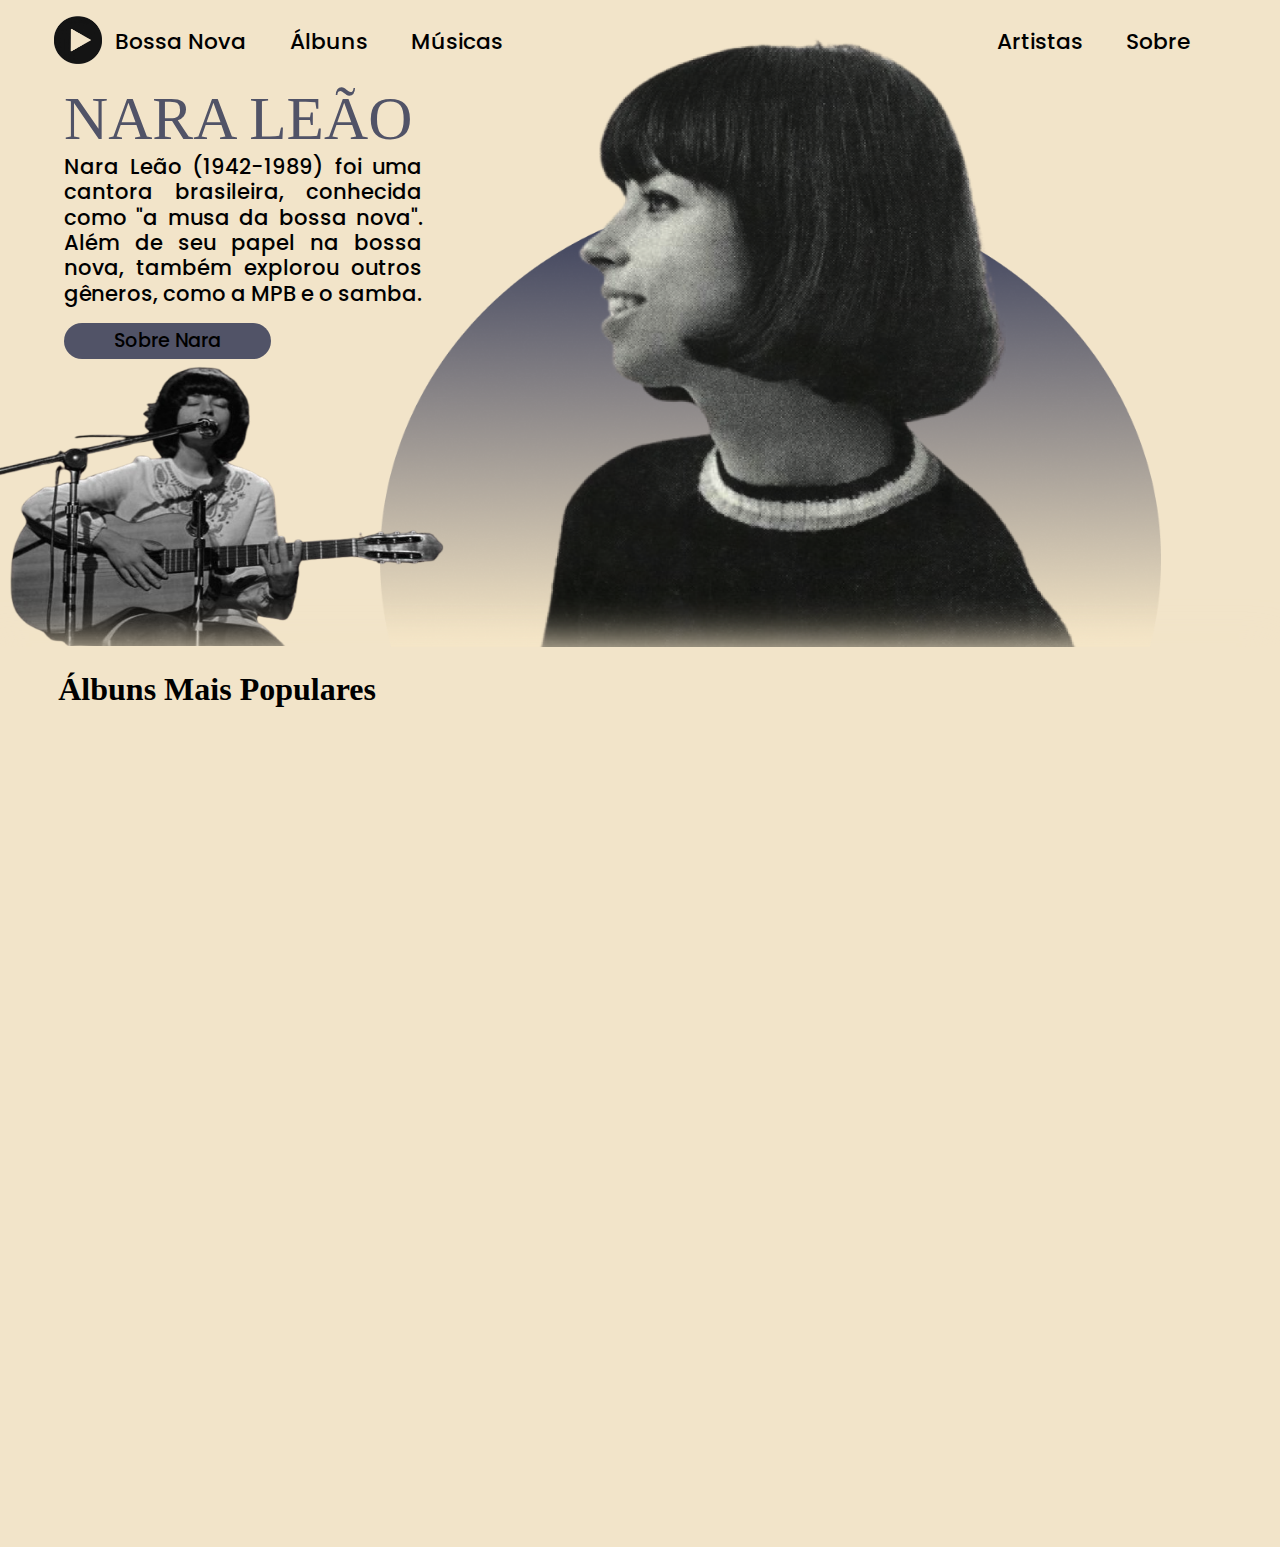
==== index.html @ 66bb8df7 "primeiro commit" ====
<!DOCTYPE html>
<html lang="pt-br">

<head>
    <meta charset="UTF-8">
    <meta name="viewport" content="width=device-width, initial-scale=1.0">
    <meta name="description" content="Explore a história da Bossa Nova.">
    <link rel="preconnect" href="https://fonts.googleapis.com">
    <link rel="preconnect" href="https://fonts.gstatic.com" crossorigin>
    <link
        href="https://fonts.googleapis.com/css2?family=Poppins:ital,wght@0,100;0,200;0,300;0,400;0,500;0,600;0,700;0,800;0,900;1,100;1,200;1,300;1,400;1,500;1,600;1,700;1,800;1,900&display=swap"
        rel="stylesheet">
    <title>Isso é Música - O Melhor da Bossa Nova</title>
    <link rel="stylesheet" href="style.css">
    <meta name="viewport" content="width=device-width, initial-scale=1.0">
</head>

<body>

    <header>

        <div class="interface">
           
                <div class="logo">
                    <a href="#">
                        <img src="images/logo.png.png" alt="Isso é Música">
                    </a>
                </div><!--logo-->


                <nav class="menu-esquerdo-desktop">
                    <ul>
                        <li><a href="#">Bossa Nova</a></li>
                        <li><a href="#">Álbuns</a></li>
                        <li><a href="#">Músicas</a></li>
                    </ul>
                </nav><!--menu-esquerdo-->


            <nav class="menu-direito-desktop">
                <ul>
                    <li><a href="#">Artistas</a></li>
                    <li><a href="#">Sobre</a></li>
                </ul>
            </nav><!--menu-direito-->
        </div><!--interface-->
    </header>

    <main>
        <section class="topo-do-site">
            <div class="interface">
                <div class="flex">
                    <div class="txt-topo-site">
                        <h1>NARA LEÃO</h1>
                        <P>Nara Leão (1942-1989) foi uma cantora brasileira, conhecida como "a musa da bossa nova". Além de seu papel na bossa nova, também explorou outros gêneros, como a MPB e o samba.</P>
                    
                        <div class="btn-sobre-nara">
                            <a href="#">
                                <button>Sobre Nara</button>
                            </a>
                        </div>
                        <div class="img-canto-site">
                            <img src="images/nara-img-canto.png" alt="">
                        </div>

                        <div class="img-topo-site">
                            <img src="images/agrvai.png" alt="">
                        </div>

                    </div>



                </div>
            </div>
        </section>
        <section>
            <div class="albuns">
                <div class="interface">
                    <h2>Álbuns Mais Populares</h2>
                    <div class="flex">

                    </div>
                </div>
            </div>
        </section>
    </main>

</body>
</html>
---- style.css ----
/* Estilo geral */
*{
    margin: 0;
    padding: 0;
    box-sizing: border-box;
    font-family: 'Poppins', sans-serif;
}

body{
    background-color: #F2E4C9;
    min-height: 100vh;

}

.interface{
    margin: 0 auto;
    width: 90vw;
    max-width: 100vw;
}

.flex{
    display: flex;
}

/* Cabeçalho */

header{
    padding: 0.9167vw 5vw;
}

header > .interface{
   display: flex; 
   align-items: center;
   justify-content: space-between;
}

.logo{
    display: flex;
    align-items: center;
    margin-top: 0.5vh;
    margin-left: -0.8vw;

}


header a{
    color: black;
    text-decoration: none;
    display:inline-block;
    transition: .2s;
    position: relative;
    z-index: 2;
}

header a:hover{
    color: #515367;
    transform: scale(1.05);
}

header nav ul{
    list-style-type: none;
    display: flex;
    gap: 0 3.41667vw;
    font-size: 1.7vw;
    font-weight: 500;
}

.menu-esquerdo-desktop{
    display: flex;
    margin-left: -37.5vw;

}

.menu-direito-desktop{
    display: flex;
    margin-right: 2vw;
}

header nav ul li{
    padding: 0;
}

.interface .logo img{
    width: 3.75vw;
    height: 3.75vw;
}

/* Estilo topo do site */

.topo-do-site .txt-topo-site h1{
    color:#515367;
    font-size: 4.78vw;
    font-family: Tai Heritage Pro;
    font-weight: 350;

}

.topo-do-site .txt-topo-site p{
    font-weight: 500;
    font-size: 1.65vw;
    text-align: justify;
    max-width: 28vw;
    line-height: 1.2;

    
}

.btn-sobre-nara button{
    padding: 0.3vw 3.9vw;;
    font-size: 1.5vw;
    font-weight: 500;
    background-color: #515367;
    border: 0;
    border-radius: 30px;
    cursor: pointer;
    margin-top: 1.3vw;
    position: relative;
    z-index: 3;
}


.btn-sobre-nara button:hover{
    box-shadow: 0px 0px 4px #676980;
    transform: scale(1.03);
    position: relative;
    z-index: 3;
}


.interface .img-canto-site img{

    width: 34.9vw;
    height: 27vw;
    margin-left: -5vw;
    margin-top: -4.6vw;
    position: relative;
    z-index: 2;

}

.img-topo-site img{
    display: flex;
    width: 61vw;
    height: 50vw;
    margin-top: -50.5vw;
    margin-left: 24.7vw;
    position: relative;
    z-index: 1;

}


/* FIM DO TOPO DO SITE */

section .albuns{
    min-height: 100vh;
    box-shadow: 0 0 40px 5px #f2e4c9;
    position: relative;
    z-index: 2;
    padding: 1.9167vw 5vw;
    margin-left: -0.9vw;
}

.albuns h2{
    font-weight: 600;
    font-size: 2.5vw;
    font-family: Tai Heritage Pro;
}
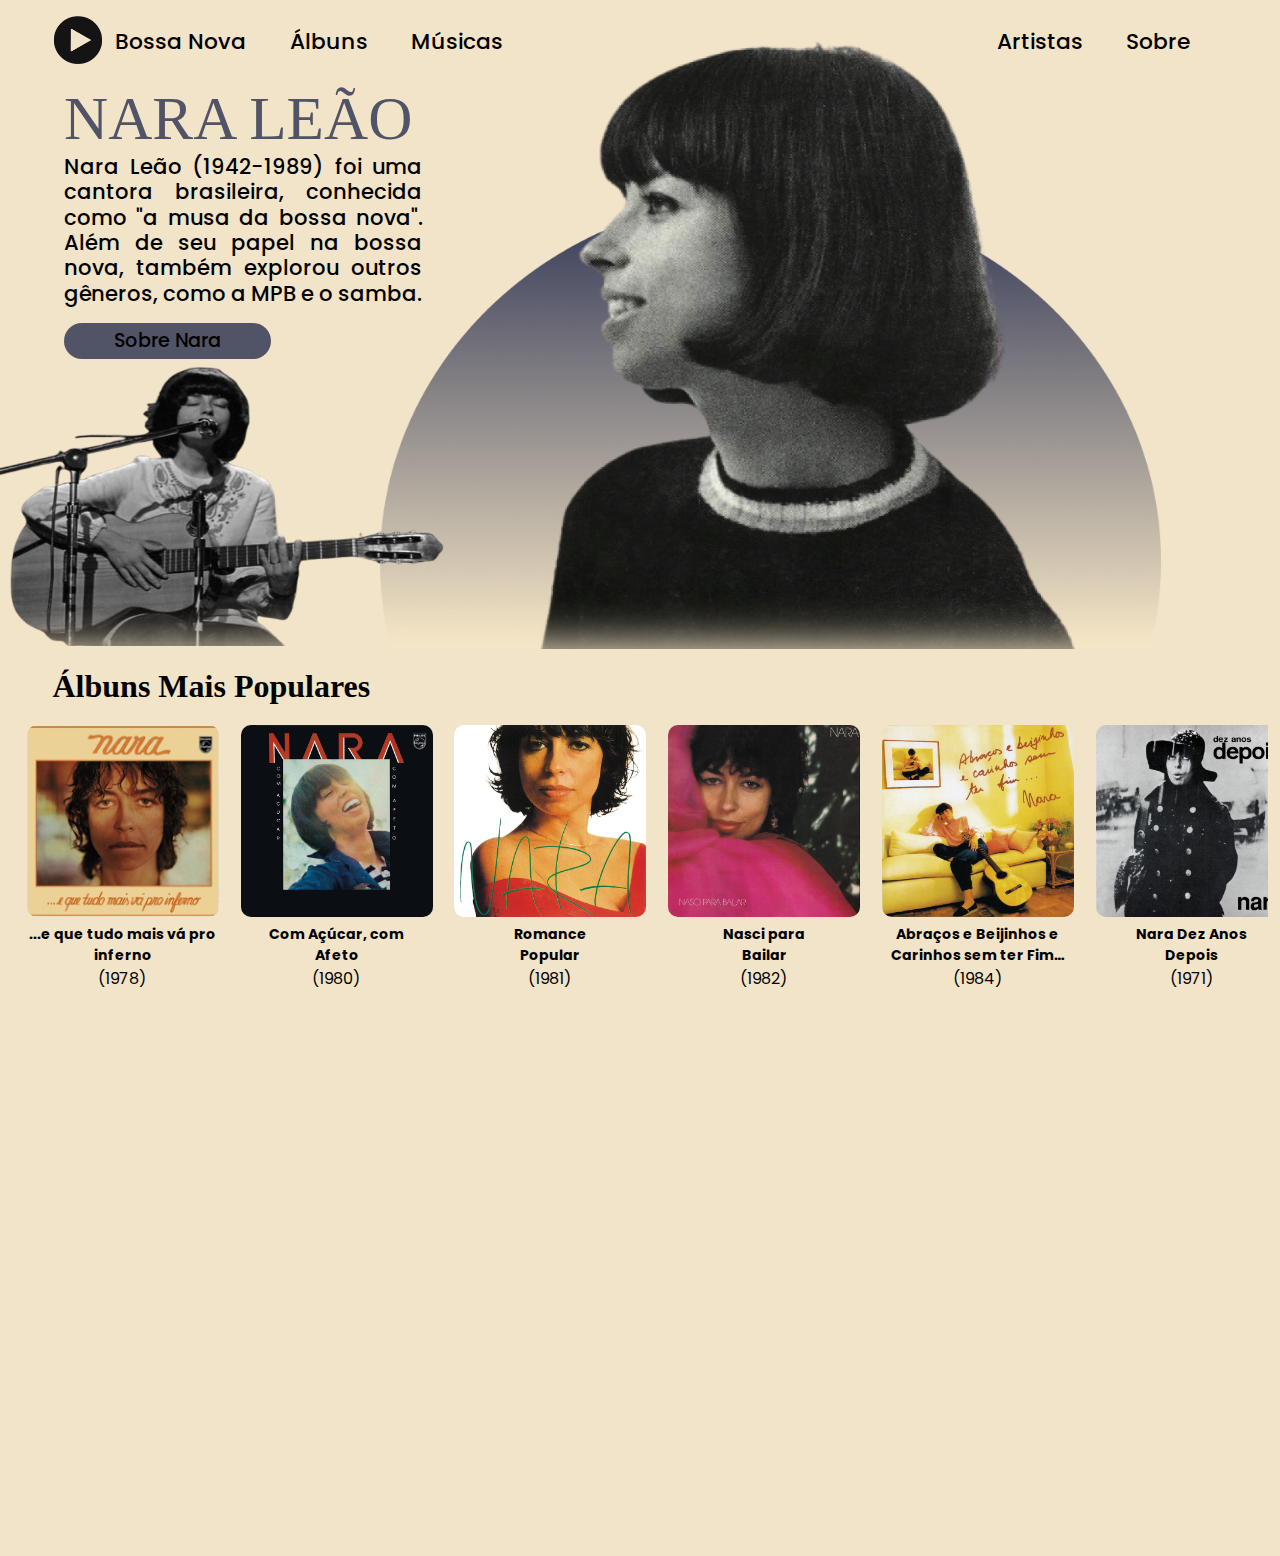
==== commit 70c55641: "segundo commit" ====
--- a/index.html
+++ b/index.html
@@ -20,21 +20,21 @@
     <header>
 
         <div class="interface">
-           
-                <div class="logo">
-                    <a href="#">
-                        <img src="images/logo.png.png" alt="Isso é Música">
-                    </a>
-                </div><!--logo-->
+
+            <div class="logo">
+                <a href="#">
+                    <img src="images/logo.png.png" alt="Isso é Música">
+                </a>
+            </div><!--logo-->
 
 
-                <nav class="menu-esquerdo-desktop">
-                    <ul>
-                        <li><a href="#">Bossa Nova</a></li>
-                        <li><a href="#">Álbuns</a></li>
-                        <li><a href="#">Músicas</a></li>
-                    </ul>
-                </nav><!--menu-esquerdo-->
+            <nav class="menu-esquerdo-desktop">
+                <ul>
+                    <li><a href="#">Bossa Nova</a></li>
+                    <li><a href="#">Álbuns</a></li>
+                    <li><a href="#">Músicas</a></li>
+                </ul>
+            </nav><!--menu-esquerdo-->
 
 
             <nav class="menu-direito-desktop">
@@ -52,8 +52,9 @@
                 <div class="flex">
                     <div class="txt-topo-site">
                         <h1>NARA LEÃO</h1>
-                        <P>Nara Leão (1942-1989) foi uma cantora brasileira, conhecida como "a musa da bossa nova". Além de seu papel na bossa nova, também explorou outros gêneros, como a MPB e o samba.</P>
-                    
+                        <P>Nara Leão (1942-1989) foi uma cantora brasileira, conhecida como "a musa da bossa nova". Além
+                            de seu papel na bossa nova, também explorou outros gêneros, como a MPB e o samba.</P>
+
                         <div class="btn-sobre-nara">
                             <a href="#">
                                 <button>Sobre Nara</button>
@@ -79,6 +80,96 @@
                 <div class="interface">
                     <h2>Álbuns Mais Populares</h2>
                     <div class="flex">
+                        <a href="album-1-nara.html">
+                            <div class="img-album-1">
+                                <img src="images/album 1.png" alt="">
+                                <h3>...e que tudo mais vá pro inferno</h3>
+                                <p>(1978)</p>
+                            </div>
+                        </a>
+
+                        <a href="#">
+                            <div class="img-album-2">
+                                <img src="images/album 2.png" alt="">
+                                <h3>Com Açúcar, com <br> Afeto</h3>
+                                <p>(1980)</p>
+                            </div>
+                        </a>
+
+                        <a href="#">
+                            <div class="img-album-2">
+                                <img src="images/album 3 nara.png" alt="">
+                                <h3>Romance<br> Popular</h3>
+                                <p>(1981)</p>
+                            </div>
+                        </a>
+
+                        <a href="#">
+                            <div class="img-album-2">
+                                <img src="images/album 4 nara.png" alt="">
+                                <h3>Nasci para<br> Bailar</h3>
+                                <p>(1982)</p>
+                            </div>
+                        </a>
+
+                        <a href="#">
+                            <div class="img-album-2">
+                                <img src="images/album 5 nara.png" alt="">
+                                <h3>Abraços e Beijinhos e Carinhos sem ter Fim…</h3>
+                                <p>(1984)</p>
+                            </div>
+                        </a>
+
+                        <a href="#">
+                            <div class="img-album-2">
+                                <img src="images/album 6 nara.png" alt="">
+                                <h3>Nara Dez Anos <br> Depois</h3>
+                                <p>(1971)</p>
+                            </div>
+                        </a>
+
+<!--
+    
+    https://esquinamusical.com.br/10-albuns-antologicos-de-nara-leao/ 
+
+    https://www.pressenza.com/pt-pt/2022/07/60-nara-leao-nara-1964-ranking-dos-meus-107-melhores-discos-da-musica-brasileira-ate-2020/
+
+    Pedir análise mais detalhada!!
+
+Nara (1964) → Seu álbum de estreia, um dos mais clássicos da Bossa Nova.
+
+Opinião de Nara (1964) → Apesar do viés político, ainda tem muita Bossa Nova.
+
+O Canto Livre de Nara (1965) → Mistura MPB e Bossa Nova, mas ainda próximo do estilo original.
+
+Dez Anos Depois (1971) → Regravações de clássicos da Bossa Nova, um dos álbuns mais importantes do gênero.
+
+Meus Amigos São Um Barato (1977) → Homenagem a amigos da Bossa Nova, incluindo Tom Jobim e Vinicius de Moraes.
+
+Garota de Ipanema (1979) → Focado na Bossa Nova, inclui João Gilberto, Tom Jobim e Toquinho.
+
+Meu Samba Encabulado (1983) → Álbum cheio de clássicos da Bossa Nova e do Samba-canção.
+
+My Foolish Heart (1989) → Último álbum de sua carreira, com regravações de Bossa Nova e standards de jazz.
+
+5 na Bossa (1965)
+Parceria com Edu Lobo e Tamba Trio, este álbum ao vivo captura a essência da Bossa Nova em performances vibrantes.
+
+Um Cantinho, Um Violão (1985)
+Em colaboração com Roberto Menescal, este álbum apresenta um formato intimista que remete às origens da Bossa Nova.
+
+Pure Bossa Nova: Nara Leão (2005)
+Lançado postumamente, esta coletânea reúne interpretações clássicas de Nara no gênero da Bossa Nova.
+
+Nara Pede Passagem (1966)
+Este álbum apresenta Nara explorando novas sonoridades, mas ainda mantendo raízes na Bossa Nova.
+
+Nara Leão (1968)
+Embora tenha influências de outros gêneros, este álbum contém elementos de Bossa Nova.
+
+"Meus Sonhos Dourados" é um álbum lançado por Nara Leão em 1987, no qual a cantora revisita clássicos da música internacional, adaptando-os ao estilo da Bossa Nova. O projeto contou com a colaboração do guitarrista e compositor Roberto Menescal, amigo de longa data de Nara. 
+
+-->
 
                     </div>
                 </div>
@@ -87,4 +178,5 @@
     </main>
 
 </body>
+
 </html>--- a/style.css
+++ b/style.css
@@ -142,7 +142,7 @@
     display: flex;
     width: 61vw;
     height: 50vw;
-    margin-top: -50.5vw;
+    margin-top: -50.3vw;
     margin-left: 24.7vw;
     position: relative;
     z-index: 1;
@@ -152,18 +152,97 @@
 
 /* FIM DO TOPO DO SITE */
 
-section .albuns{
+.albuns{
+    display: inline-block;
     min-height: 100vh;
     box-shadow: 0 0 40px 5px #f2e4c9;
     position: relative;
     z-index: 2;
-    padding: 1.9167vw 5vw;
+    padding: 0vw 5vw;
     margin-left: -0.9vw;
+    transition: .2s;
+    overflow: hidden; /* Esconde os itens que ultrapassam a área visível */
+}
+
+.albuns .img-album-1:hover{
+    transform: scale(1.02);
+}
+
+.albuns .img-album-2:hover{
+    transform: scale(1.02);
+}
+
+.albuns .img-album-3:hover{
+    transform: scale(1.02);
+}
+
+.albuns .img-album-4:hover{
+    transform: scale(1.02);
+}
+
+.albuns .img-album-5:hover{
+    transform: scale(1.02);
+}
+
+.albuns .img-album-6:hover{
+    transform: scale(1.02);
+}
+
+.albuns .img-album-7:hover{
+    transform: scale(1.02);
+}
+
+.albuns .flex{
+    display: flex;
+    gap: 1.7vw;
+    margin-left: -2vw;
 }
 
 .albuns h2{
     font-weight: 600;
     font-size: 2.5vw;
     font-family: Tai Heritage Pro;
-}
-
+    padding: 1.5vw 0;
+}
+
+.img-album-1 img{
+    width:15vw;
+    height: 15vw;
+    border-radius: 10px;
+}
+
+.img-album-1 h3{
+    max-width: 15vw;
+    font-size: 1.1vw;
+    font-weight: 700;
+    text-align: center;
+    color: black;
+}
+
+.img-album-1 p{
+    text-align: center;
+    color: #000;
+}
+
+.img-album-2 img{
+    width:15vw;
+    height: 15vw;
+    border-radius: 10px;
+}
+
+.img-album-2 h3{
+    max-width: 15vw;
+    font-size: 1.1vw;
+    font-weight: 700;
+    text-align: center;
+    color: black;
+}
+
+.img-album-2 p{
+    text-align: center;
+    color: #000;
+}
+
+.interface a{
+    text-decoration: none;
+}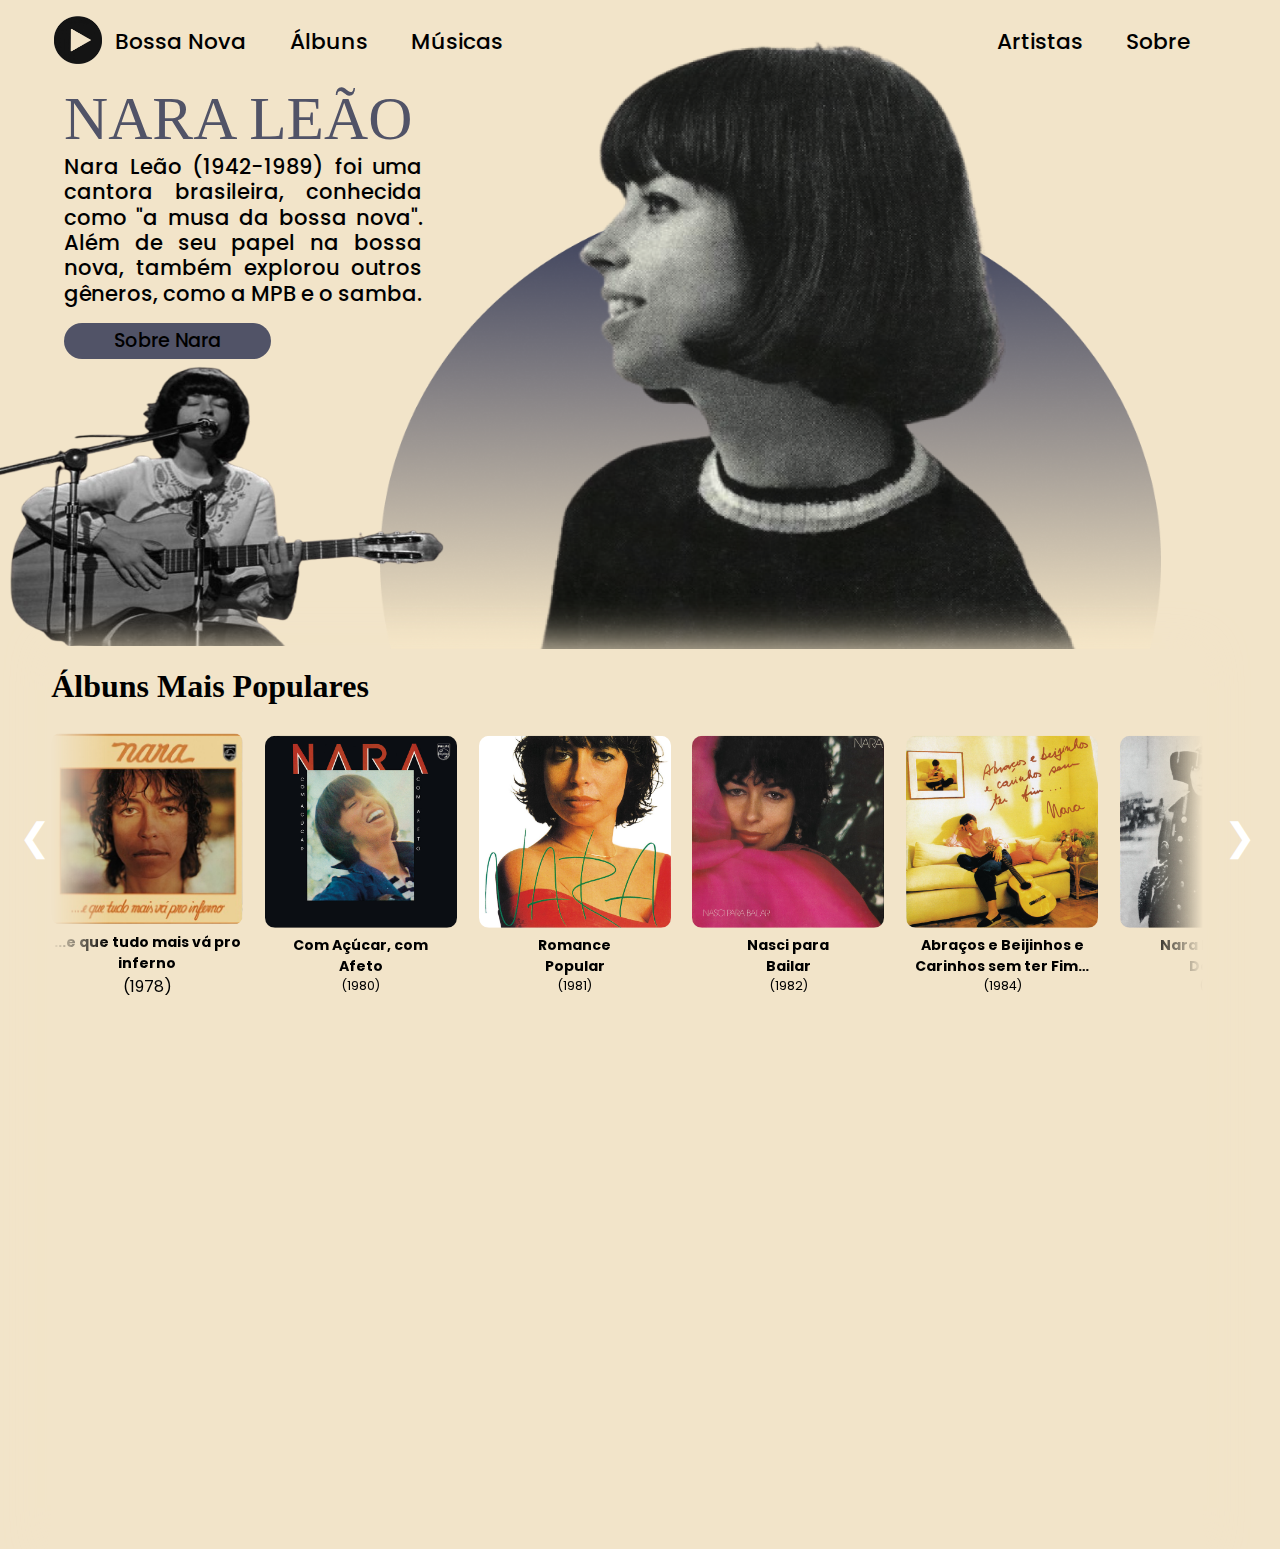
==== commit b658f225: "add trilho de imagens" ====
--- a/index.html
+++ b/index.html
@@ -75,58 +75,81 @@
                 </div>
             </div>
         </section>
-        <section>
+        <section class="meio-do-site">
             <div class="albuns">
                 <div class="interface">
                     <h2>Álbuns Mais Populares</h2>
-                    <div class="flex">
-                        <a href="album-1-nara.html">
-                            <div class="img-album-1">
-                                <img src="images/album 1.png" alt="">
-                                <h3>...e que tudo mais vá pro inferno</h3>
-                                <p>(1978)</p>
+                    <div class="conteiner-slide">
+                        <button class="prev">&#10094;</button> <!-- Botões agora estão fora do slider -->
+                        <div class="slider">
+                            <div class="slide">
+                                <a href="album-1-nara.html">
+                                    <div class="img-album-1">
+                                        <img src="images/album 1.png" alt="">
+                                        <h3>...e que tudo mais vá pro inferno</h3>
+                                        <p>(1978)</p>
+                                    </div>
+                                </a>
                             </div>
-                        </a>
+                            <div class="slide">
+                                <a href="#">
+                                    <div class="img-album-2">
+                                        <img src="images/album 2.png" alt="">
+                                        <h3>Com Açúcar, com <br> Afeto</h3>
+                                        <p>(1980)</p>
+                                    </div>
+                                </a>
+                            </div>
+                            <div class="slide">
+                                <a href="#">
+                                    <div class="img-album-2">
+                                        <img src="images/album 3 nara.png" alt="">
+                                        <h3>Romance<br> Popular</h3>
+                                        <p>(1981)</p>
+                                    </div>
+                                </a>
+                            </div>
+                            <div class="slide">
+                                <a href="#">
+                                    <div class="img-album-2">
+                                        <img src="images/album 4 nara.png" alt="">
+                                        <h3>Nasci para<br> Bailar</h3>
+                                        <p>(1982)</p>
+                                    </div>
+                                </a>
+                            </div>
+                            <div class="slide">
+                                <a href="#">
+                                    <div class="img-album-2">
+                                        <img src="images/album 5 nara.png" alt="">
+                                        <h3>Abraços e Beijinhos e Carinhos sem ter Fim…</h3>
+                                        <p>(1984)</p>
+                                    </div>
+                                </a>
+                            </div>
+                            <div class="slide">
+                                <a href="#">
+                                    <div class="img-album-2">
+                                        <img src="images/album 6 nara.png" alt="">
+                                        <h3>Nara Dez Anos <br> Depois</h3>
+                                        <p>(1971)</p>
+                                    </div>
+                                </a>
+                            </div>
 
-                        <a href="#">
-                            <div class="img-album-2">
-                                <img src="images/album 2.png" alt="">
-                                <h3>Com Açúcar, com <br> Afeto</h3>
-                                <p>(1980)</p>
-                            </div>
-                        </a>
+                        </div>
+                        <button class="next">&#10095;</button>
+                    </div>
+                </div>
+            </div>
+            </div>
+        </section>
+    </main>
+<script src="script.js"></script>
+</body>
 
-                        <a href="#">
-                            <div class="img-album-2">
-                                <img src="images/album 3 nara.png" alt="">
-                                <h3>Romance<br> Popular</h3>
-                                <p>(1981)</p>
-                            </div>
-                        </a>
+</html>
 
-                        <a href="#">
-                            <div class="img-album-2">
-                                <img src="images/album 4 nara.png" alt="">
-                                <h3>Nasci para<br> Bailar</h3>
-                                <p>(1982)</p>
-                            </div>
-                        </a>
-
-                        <a href="#">
-                            <div class="img-album-2">
-                                <img src="images/album 5 nara.png" alt="">
-                                <h3>Abraços e Beijinhos e Carinhos sem ter Fim…</h3>
-                                <p>(1984)</p>
-                            </div>
-                        </a>
-
-                        <a href="#">
-                            <div class="img-album-2">
-                                <img src="images/album 6 nara.png" alt="">
-                                <h3>Nara Dez Anos <br> Depois</h3>
-                                <p>(1971)</p>
-                            </div>
-                        </a>
 
 <!--
     
@@ -171,12 +194,3 @@
 
 -->
 
-                    </div>
-                </div>
-            </div>
-        </section>
-    </main>
-
-</body>
-
-</html>--- a/style.css
+++ b/style.css
@@ -158,44 +158,60 @@
     box-shadow: 0 0 40px 5px #f2e4c9;
     position: relative;
     z-index: 2;
-    padding: 0vw 5vw;
-    margin-left: -0.9vw;
+    padding: 0vw 0vw;
     transition: .2s;
+    
+
+    width: 90vw;
+    margin-left: 4vw;
+}
+
+.albuns .img-album-1:hover{
+    transform: scale(1.02);
+}
+
+.albuns .img-album-2:hover{
+    transform: scale(1.02);
+}
+
+.albuns .img-album-3:hover{
+    transform: scale(1.02);
+}
+
+.albuns .img-album-4:hover{
+    transform: scale(1.02);
+}
+
+.albuns .img-album-5:hover{
+    transform: scale(1.02);
+}
+
+.albuns .img-album-6:hover{
+    transform: scale(1.02);
+}
+
+.albuns .img-album-7:hover{
+    transform: scale(1.02);
+}
+
+.conteiner-slide .slider{
+    height: 23vw;
+    width: 90vw;
+    gap: 1.7vw;
+    margin-top: 10vw;
+    -webkit-mask-image: linear-gradient(to right, transparent, black 5%, black 95%, transparent);
+    mask-image: linear-gradient(to right, transparent, black 5%, black 95%, transparent);
+    display: flex;
     overflow: hidden; /* Esconde os itens que ultrapassam a área visível */
-}
-
-.albuns .img-album-1:hover{
-    transform: scale(1.02);
-}
-
-.albuns .img-album-2:hover{
-    transform: scale(1.02);
-}
-
-.albuns .img-album-3:hover{
-    transform: scale(1.02);
-}
-
-.albuns .img-album-4:hover{
-    transform: scale(1.02);
-}
-
-.albuns .img-album-5:hover{
-    transform: scale(1.02);
-}
-
-.albuns .img-album-6:hover{
-    transform: scale(1.02);
-}
-
-.albuns .img-album-7:hover{
-    transform: scale(1.02);
-}
-
-.albuns .flex{
-    display: flex;
-    gap: 1.7vw;
-    margin-left: -2vw;
+    align-items: center; /* Centraliza verticalmente */
+    position: absolute;
+    left: 50%;
+    transform: translate(-50%, -50%);
+
+}
+
+.albuns .slider .slide{
+    margin-top: 2vw;
 }
 
 .albuns h2{
@@ -241,8 +257,55 @@
 .img-album-2 p{
     text-align: center;
     color: #000;
+    font-size: 1vw;
 }
 
 .interface a{
     text-decoration: none;
+}
+
+
+
+.conteiner-slide{
+    display:flex ;
+    height: 22vw;
+   
+}
+
+.prev, .next {
+ 
+    background: rgba(14, 13, 13, 0);
+    width: 1vw;
+    height: 3vw;
+    color: white;
+    border: none;
+    padding: 1vw;
+    cursor: pointer;
+    border-radius: 100vw;
+    font-size: 3vw;
+    z-index: 10;
+
+}
+
+.prev{
+    margin-left: -3.5vw;
+    margin-top: 5.5vw;
+
+}
+
+.next{
+    margin-top: 5.5vw;
+    margin-left: 92.1vw;
+}
+
+
+.slider{
+    scroll-behavior: smooth;
+    scrollbar-width: none; /* Esconde a barra de rolagem no Firefox */
+    -ms-overflow-style: none; /* Esconde a barra de rolagem no IE/Edge */
+    width: 100%;
+}
+
+.slider::-webkit-scrollbar {
+    display: none; /* Esconde a barra de rolagem no Chrome/Safari */
 }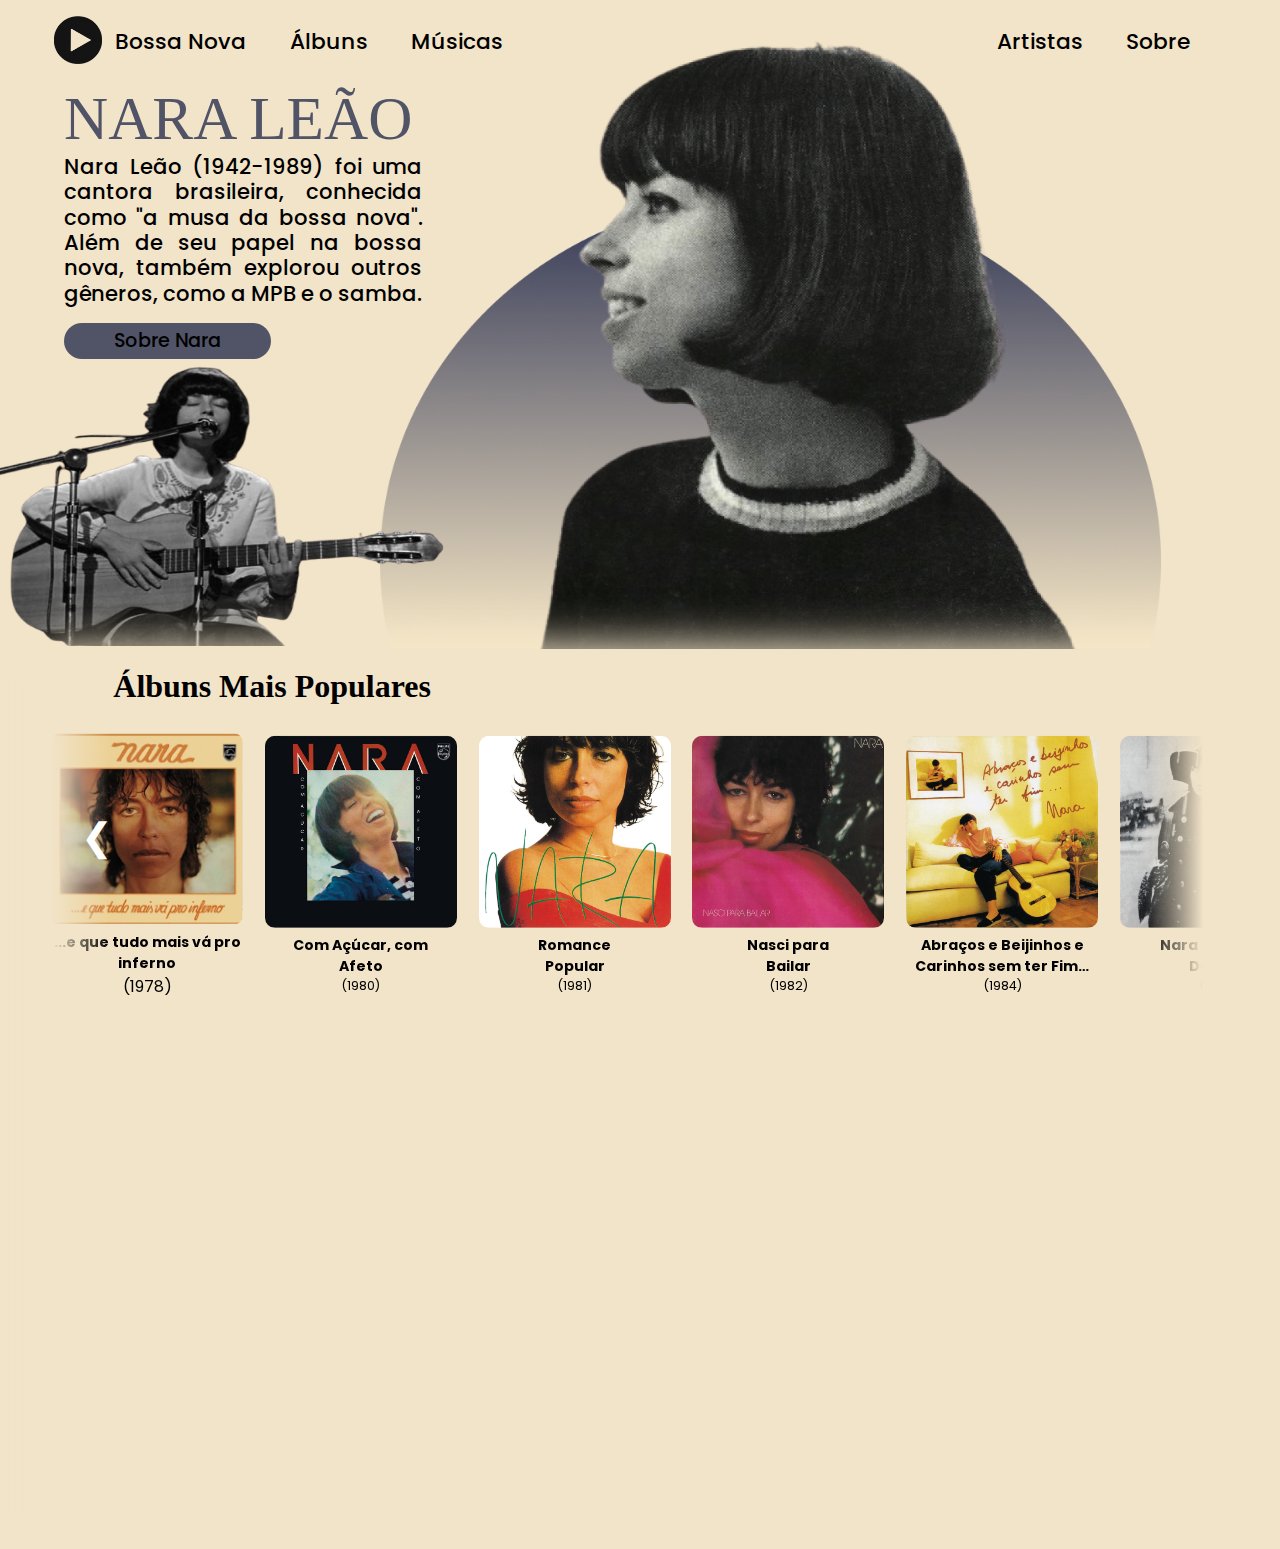
==== commit 0ed1c8f1: "trilho" ====
--- a/index.html
+++ b/index.html
@@ -150,47 +150,3 @@
 
 </html>
 
-
-<!--
-    
-    https://esquinamusical.com.br/10-albuns-antologicos-de-nara-leao/ 
-
-    https://www.pressenza.com/pt-pt/2022/07/60-nara-leao-nara-1964-ranking-dos-meus-107-melhores-discos-da-musica-brasileira-ate-2020/
-
-    Pedir análise mais detalhada!!
-
-Nara (1964) → Seu álbum de estreia, um dos mais clássicos da Bossa Nova.
-
-Opinião de Nara (1964) → Apesar do viés político, ainda tem muita Bossa Nova.
-
-O Canto Livre de Nara (1965) → Mistura MPB e Bossa Nova, mas ainda próximo do estilo original.
-
-Dez Anos Depois (1971) → Regravações de clássicos da Bossa Nova, um dos álbuns mais importantes do gênero.
-
-Meus Amigos São Um Barato (1977) → Homenagem a amigos da Bossa Nova, incluindo Tom Jobim e Vinicius de Moraes.
-
-Garota de Ipanema (1979) → Focado na Bossa Nova, inclui João Gilberto, Tom Jobim e Toquinho.
-
-Meu Samba Encabulado (1983) → Álbum cheio de clássicos da Bossa Nova e do Samba-canção.
-
-My Foolish Heart (1989) → Último álbum de sua carreira, com regravações de Bossa Nova e standards de jazz.
-
-5 na Bossa (1965)
-Parceria com Edu Lobo e Tamba Trio, este álbum ao vivo captura a essência da Bossa Nova em performances vibrantes.
-
-Um Cantinho, Um Violão (1985)
-Em colaboração com Roberto Menescal, este álbum apresenta um formato intimista que remete às origens da Bossa Nova.
-
-Pure Bossa Nova: Nara Leão (2005)
-Lançado postumamente, esta coletânea reúne interpretações clássicas de Nara no gênero da Bossa Nova.
-
-Nara Pede Passagem (1966)
-Este álbum apresenta Nara explorando novas sonoridades, mas ainda mantendo raízes na Bossa Nova.
-
-Nara Leão (1968)
-Embora tenha influências de outros gêneros, este álbum contém elementos de Bossa Nova.
-
-"Meus Sonhos Dourados" é um álbum lançado por Nara Leão em 1987, no qual a cantora revisita clássicos da música internacional, adaptando-os ao estilo da Bossa Nova. O projeto contou com a colaboração do guitarrista e compositor Roberto Menescal, amigo de longa data de Nara. 
-
--->
-
--- a/style.css
+++ b/style.css
@@ -21,8 +21,6 @@
 .flex{
     display: flex;
 }
-
-/* Cabeçalho */
 
 header{
     padding: 0.9167vw 5vw;
@@ -159,6 +157,8 @@
     position: relative;
     z-index: 2;
     padding: 0vw 0vw;
+    padding: 0vw 4.85vw;
+    margin-left: -0.9vw;
     transition: .2s;
     
 
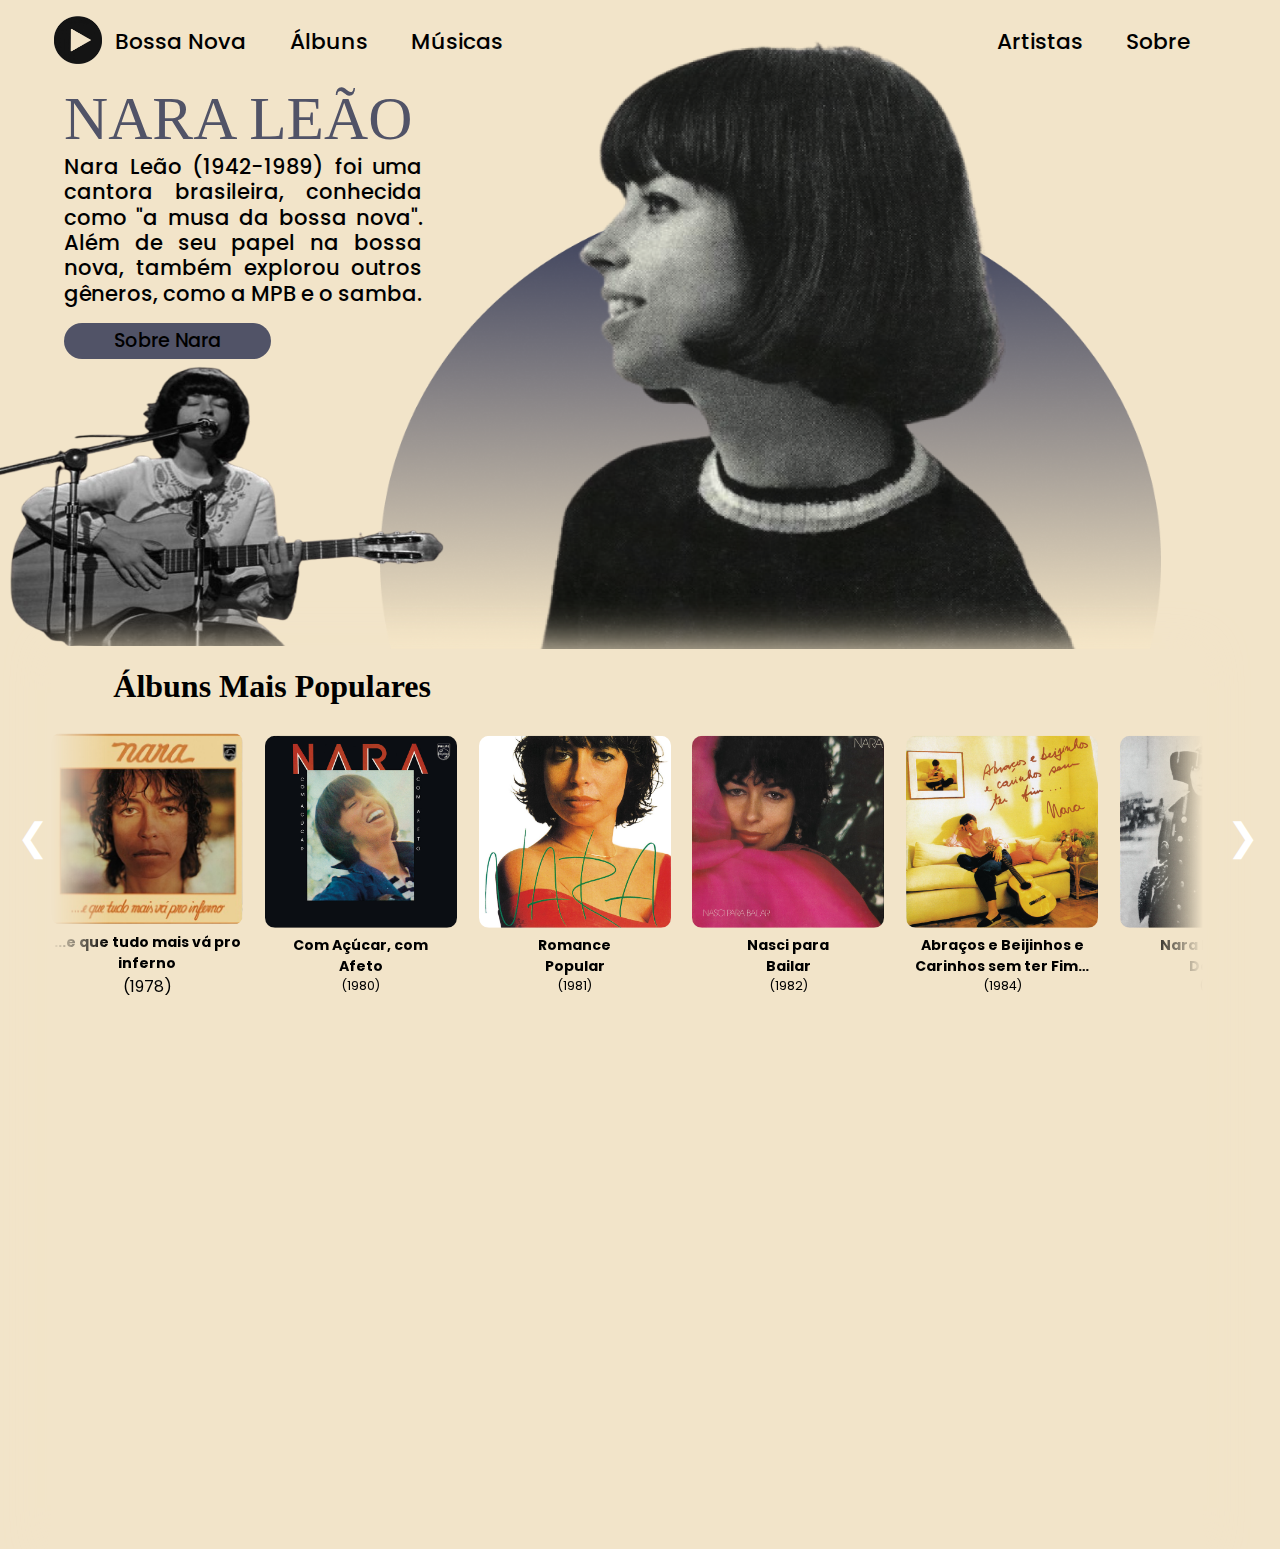
==== commit 033668ee: "add trilho" ====
--- a/index.html
+++ b/index.html
@@ -150,3 +150,4 @@
 
 </html>
 
+
--- a/style.css
+++ b/style.css
@@ -21,6 +21,8 @@
 .flex{
     display: flex;
 }
+
+/* Cabeçalho */
 
 header{
     padding: 0.9167vw 5vw;
@@ -160,8 +162,6 @@
     padding: 0vw 4.85vw;
     margin-left: -0.9vw;
     transition: .2s;
-    
-
     width: 90vw;
     margin-left: 4vw;
 }
@@ -288,14 +288,14 @@
 }
 
 .prev{
-    margin-left: -3.5vw;
+    margin-left: -8.5vw;
     margin-top: 5.5vw;
 
 }
 
 .next{
     margin-top: 5.5vw;
-    margin-left: 92.1vw;
+    margin-left: 92.5vw;
 }
 
 
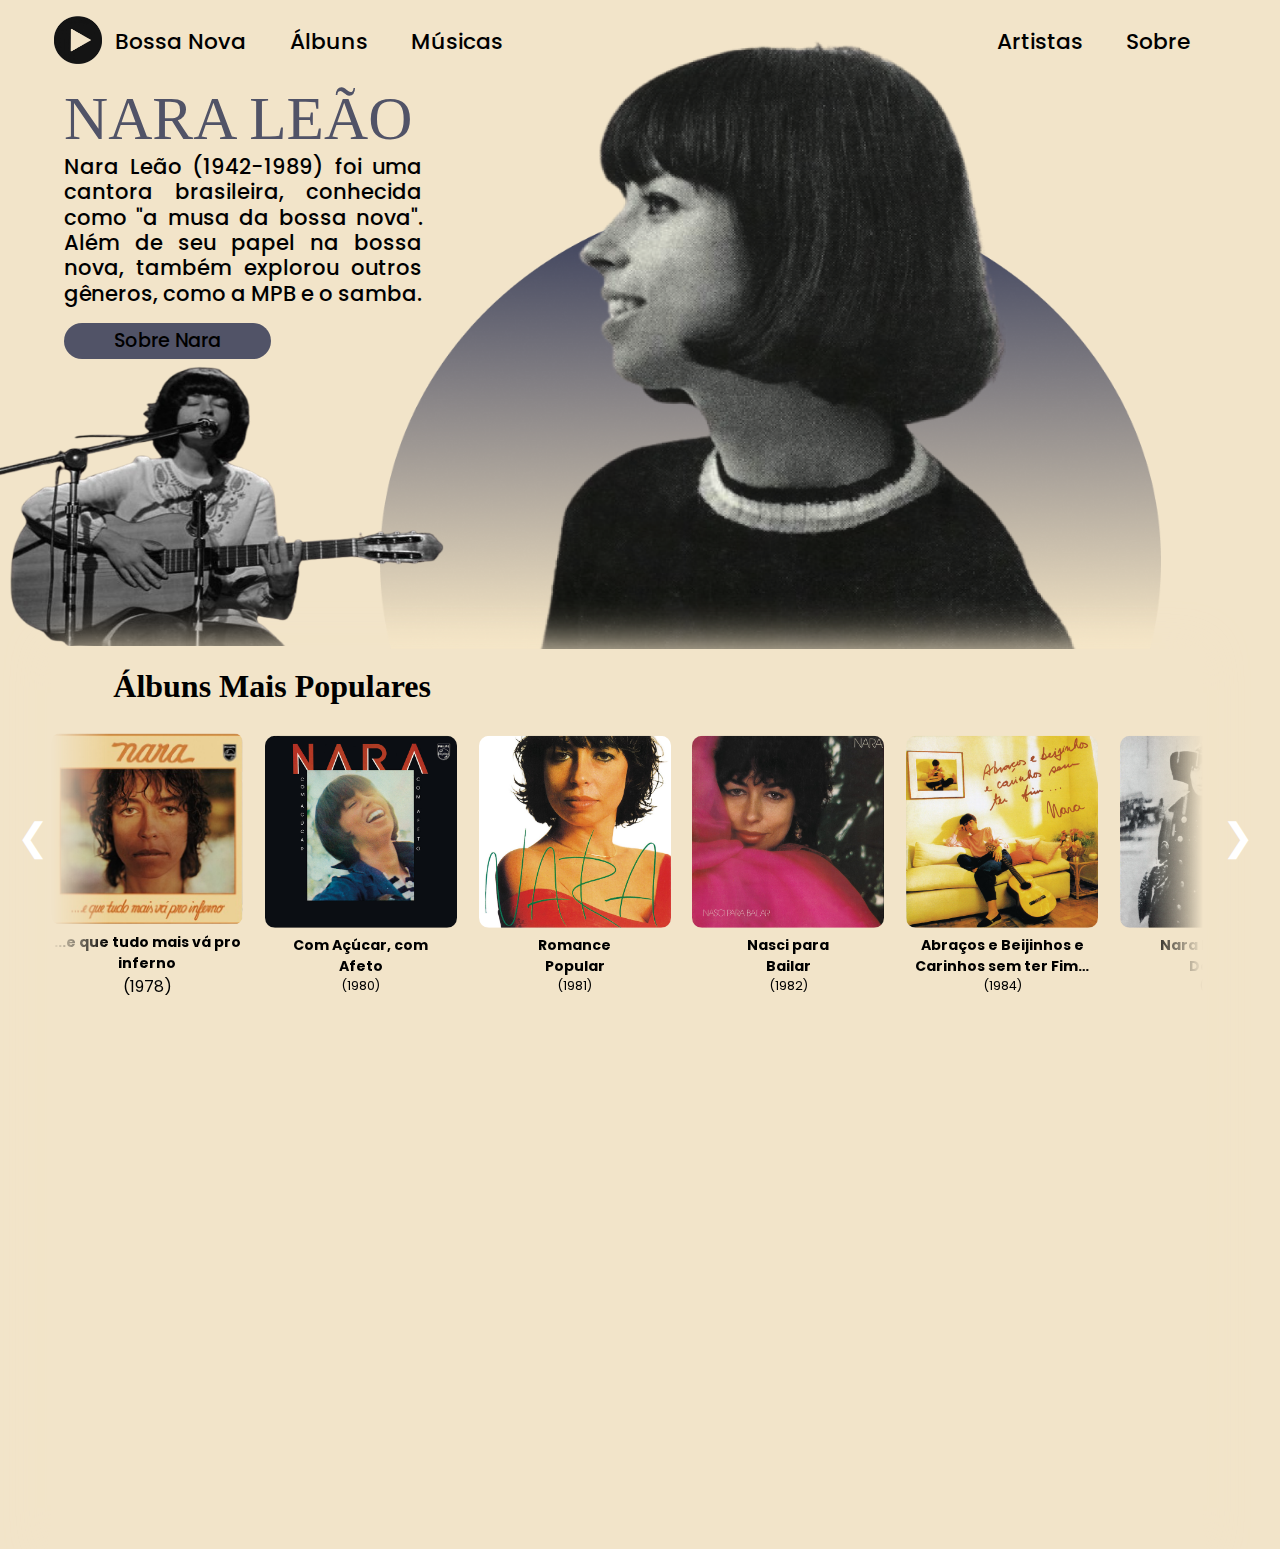
==== commit 7c4be54a: "AMEM" ====
--- a/index.html
+++ b/index.html
@@ -151,3 +151,46 @@
 </html>
 
 
+<!--
+    
+    https://esquinamusical.com.br/10-albuns-antologicos-de-nara-leao/ 
+
+    https://www.pressenza.com/pt-pt/2022/07/60-nara-leao-nara-1964-ranking-dos-meus-107-melhores-discos-da-musica-brasileira-ate-2020/
+
+    Pedir análise mais detalhada!!
+
+Nara (1964) → Seu álbum de estreia, um dos mais clássicos da Bossa Nova.
+
+Opinião de Nara (1964) → Apesar do viés político, ainda tem muita Bossa Nova.
+
+O Canto Livre de Nara (1965) → Mistura MPB e Bossa Nova, mas ainda próximo do estilo original.
+
+Dez Anos Depois (1971) → Regravações de clássicos da Bossa Nova, um dos álbuns mais importantes do gênero.
+
+Meus Amigos São Um Barato (1977) → Homenagem a amigos da Bossa Nova, incluindo Tom Jobim e Vinicius de Moraes.
+
+Garota de Ipanema (1979) → Focado na Bossa Nova, inclui João Gilberto, Tom Jobim e Toquinho.
+
+Meu Samba Encabulado (1983) → Álbum cheio de clássicos da Bossa Nova e do Samba-canção.
+
+My Foolish Heart (1989) → Último álbum de sua carreira, com regravações de Bossa Nova e standards de jazz.
+
+5 na Bossa (1965)
+Parceria com Edu Lobo e Tamba Trio, este álbum ao vivo captura a essência da Bossa Nova em performances vibrantes.
+
+Um Cantinho, Um Violão (1985)
+Em colaboração com Roberto Menescal, este álbum apresenta um formato intimista que remete às origens da Bossa Nova.
+
+Pure Bossa Nova: Nara Leão (2005)
+Lançado postumamente, esta coletânea reúne interpretações clássicas de Nara no gênero da Bossa Nova.
+
+Nara Pede Passagem (1966)
+Este álbum apresenta Nara explorando novas sonoridades, mas ainda mantendo raízes na Bossa Nova.
+
+Nara Leão (1968)
+Embora tenha influências de outros gêneros, este álbum contém elementos de Bossa Nova.
+
+"Meus Sonhos Dourados" é um álbum lançado por Nara Leão em 1987, no qual a cantora revisita clássicos da música internacional, adaptando-os ao estilo da Bossa Nova. O projeto contou com a colaboração do guitarrista e compositor Roberto Menescal, amigo de longa data de Nara. 
+
+-->
+
--- a/style.css
+++ b/style.css
@@ -9,7 +9,7 @@
 body{
     background-color: #F2E4C9;
     min-height: 100vh;
-
+    overflow-x: hidden;
 }
 
 .interface{
@@ -295,7 +295,7 @@
 
 .next{
     margin-top: 5.5vw;
-    margin-left: 92.5vw;
+    margin-left: 92.1vw;
 }
 
 
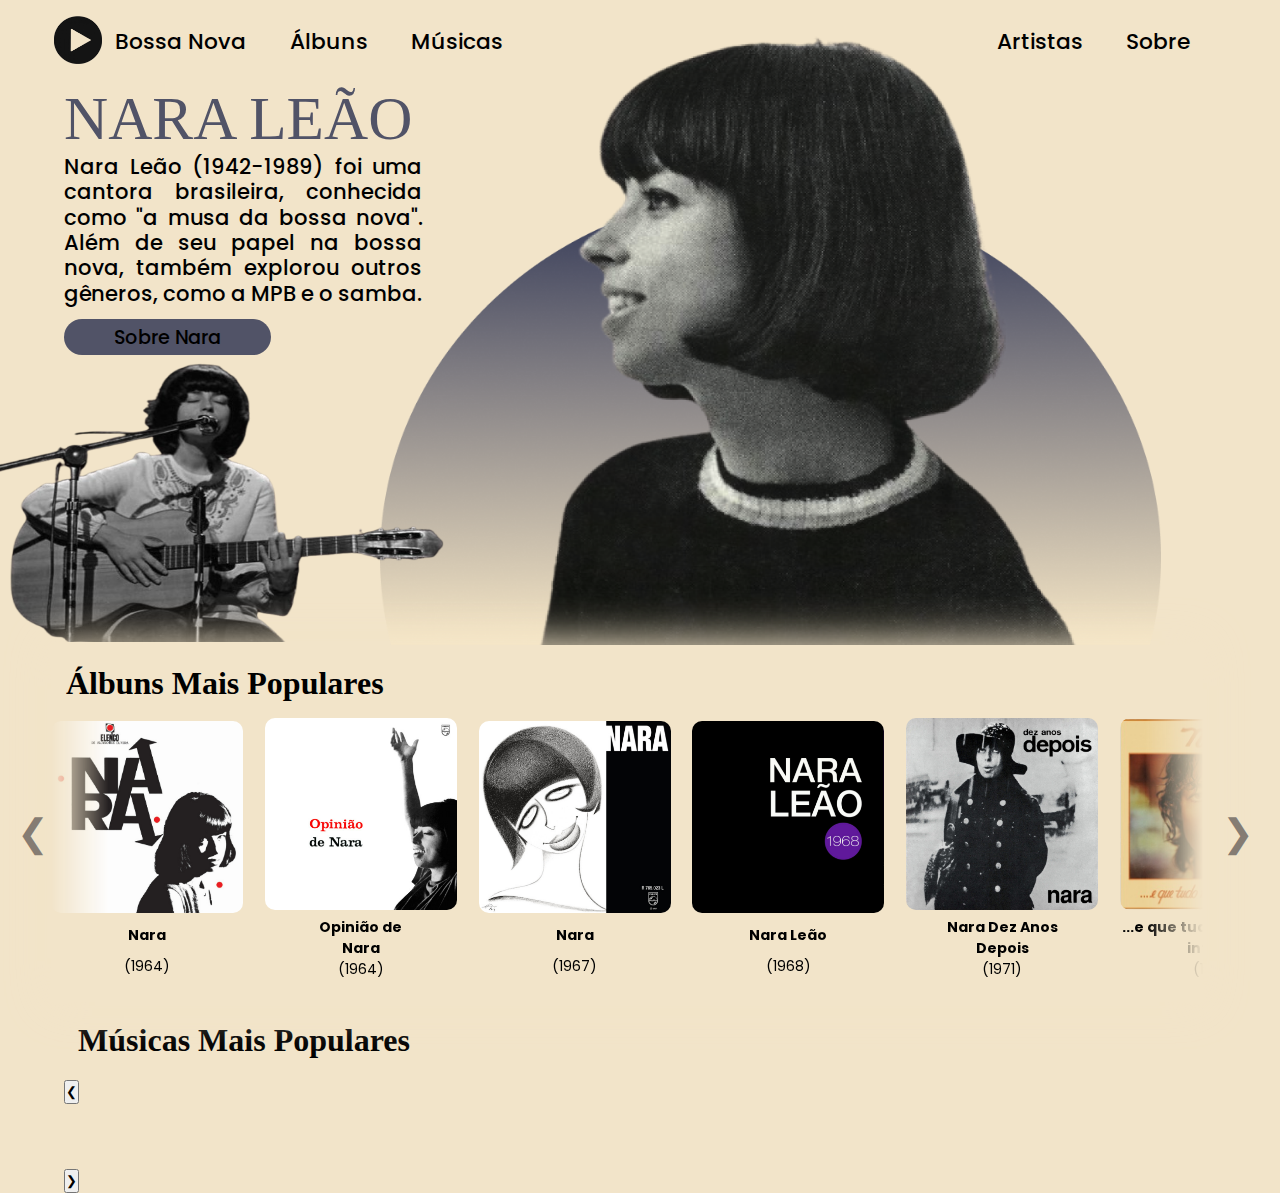
==== commit 0882e591: "iniciando a parte das músicas" ====
--- a/index.html
+++ b/index.html
@@ -31,7 +31,7 @@
             <nav class="menu-esquerdo-desktop">
                 <ul>
                     <li><a href="#">Bossa Nova</a></li>
-                    <li><a href="#">Álbuns</a></li>
+                    <li><a href="#albuns">Álbuns</a></li>
                     <li><a href="#">Músicas</a></li>
                 </ul>
             </nav><!--menu-esquerdo-->
@@ -75,13 +75,64 @@
                 </div>
             </div>
         </section>
-        <section class="meio-do-site">
-            <div class="albuns">
+        <section class="meio-do-site-albuns">
+            <div id="albuns"></div><div class="albuns">
                 <div class="interface">
-                    <h2>Álbuns Mais Populares</h2>
+                   <h2>Álbuns Mais Populares</h2>
                     <div class="conteiner-slide">
                         <button class="prev">&#10094;</button> <!-- Botões agora estão fora do slider -->
                         <div class="slider">
+
+                            <div class="slide">
+                                <a href="#">
+                                    <div class="img-album-7">
+                                        <img src="images/album nara 7.png" alt="">
+                                        <h3>Nara <br></h3>
+                                        <p>(1964)</p>
+                                    </div>
+                                </a>
+                            </div>
+
+                            <div class="slide">
+                                <a href="#">
+                                    <div class="img-album-2">
+                                        <img src="images/album 8 nara.png" alt="">
+                                        <h3>Opinião de <br> Nara</h3>
+                                        <p>(1964)</p>
+                                    </div>
+                                </a>
+                            </div>
+
+                            <div class="slide">
+                                <a href="#">
+                                    <div class="img-album-7">
+                                        <img src="images/album nara 9.png" alt="">
+                                        <h3>Nara <br></h3>
+                                        <p>(1967)</p>
+                                    </div>
+                                </a>
+                            </div>
+
+                            <div class="slide">
+                                <a href="#">
+                                    <div class="img-album-7">
+                                        <img src="images/album nara 11.png" alt="">
+                                        <h3>Nara Leão<br></h3>
+                                        <p>(1968)</p>
+                                    </div>
+                                </a>
+                            </div>
+
+                            <div class="slide">
+                                <a href="#">
+                                    <div class="img-album-2">
+                                        <img src="images/album 6 nara.png" alt="">
+                                        <h3>Nara Dez Anos <br> Depois</h3>
+                                        <p>(1971)</p>
+                                    </div>
+                                </a>
+                            </div>
+
                             <div class="slide">
                                 <a href="album-1-nara.html">
                                     <div class="img-album-1">
@@ -91,6 +142,7 @@
                                     </div>
                                 </a>
                             </div>
+
                             <div class="slide">
                                 <a href="#">
                                     <div class="img-album-2">
@@ -100,6 +152,18 @@
                                     </div>
                                 </a>
                             </div>
+
+                            <div class="slide">
+                                <a href="#">
+                                    <div class="img-album-2">
+                                        <img src="images/album 10 nara.png" alt="">
+                                        <h3>Nara Pede<br> Passagem</h3>
+                                        <p>(1981)</p>
+                                    </div>
+                                </a>
+                            </div>
+
+
                             <div class="slide">
                                 <a href="#">
                                     <div class="img-album-2">
@@ -127,15 +191,39 @@
                                     </div>
                                 </a>
                             </div>
-                            <div class="slide">
-                                <a href="#">
-                                    <div class="img-album-2">
-                                        <img src="images/album 6 nara.png" alt="">
-                                        <h3>Nara Dez Anos <br> Depois</h3>
-                                        <p>(1971)</p>
-                                    </div>
-                                </a>
-                            </div>
+
+                            <div class="slide">
+                                <a href="#">
+                                    <div class="img-album-2">
+                                        <img src="images/album 12 nara.png" alt="">
+                                        <h3>Um cantinho, Um <br>Violão</h3>
+                                        <p>(1985)</p>
+                                    </div>
+                                </a>
+                            </div>
+
+                            <div class="slide">
+                                <a href="#">
+                                    <div class="img-album-2">
+                                        <img src="images/album 13 nara.png" alt="">
+                                        <h3>Meus Sonhos <br>Dourados</h3>
+                                        <p>(1987)</p>
+                                    </div>
+                                </a>
+                            </div>
+
+                            <div class="slide">
+                                <a href="#">
+                                    <div class="img-album-2">
+                                        <img src="images/album 14 nara.png" alt="">
+                                        <h3>Pure Bossa <br>Nova</h3>
+                                        <p>(2005)</p>
+                                    </div>
+                                </a>
+                            </div>
+
+
+
 
                         </div>
                         <button class="next">&#10095;</button>
@@ -144,6 +232,28 @@
             </div>
             </div>
         </section>
+        <section class="meio-do-site-musicas">
+            <div class="interface">
+                <div class="musicas">
+                    <h4>Músicas Mais Populares</h4>
+                    <div class="conteiner-slide-musica">
+                        <button class="prev-m">&#10094;</button>
+                        <div class="slider-m">
+                            <div class="slide-m">
+                                <a href="#">
+                                    <div class="img-musica">
+                                        <img src="" alt="">
+                                        <h4></h4>
+                                        <p></p>
+                                    </div>
+                                </a>
+                            </div>
+                        </div>
+                        <button class="next2">&#10095;</button>
+                    </div>
+                </div>
+            </div>
+        </section>
     </main>
 <script src="script.js"></script>
 </body>
@@ -193,4 +303,3 @@
 "Meus Sonhos Dourados" é um álbum lançado por Nara Leão em 1987, no qual a cantora revisita clássicos da música internacional, adaptando-os ao estilo da Bossa Nova. O projeto contou com a colaboração do guitarrista e compositor Roberto Menescal, amigo de longa data de Nara. 
 
 -->
-
--- a/style.css
+++ b/style.css
@@ -4,6 +4,10 @@
     padding: 0;
     box-sizing: border-box;
     font-family: 'Poppins', sans-serif;
+}
+
+html{
+    scroll-behavior: smooth;
 }
 
 body{
@@ -113,7 +117,7 @@
     border: 0;
     border-radius: 30px;
     cursor: pointer;
-    margin-top: 1.3vw;
+    margin-top: 1vw;
     position: relative;
     z-index: 3;
 }
@@ -154,7 +158,7 @@
 
 .albuns{
     display: inline-block;
-    min-height: 100vh;
+    min-height: 35vh;
     box-shadow: 0 0 40px 5px #f2e4c9;
     position: relative;
     z-index: 2;
@@ -166,6 +170,8 @@
     margin-left: 4vw;
 }
 
+
+
 .albuns .img-album-1:hover{
     transform: scale(1.02);
 }
@@ -195,10 +201,10 @@
 }
 
 .conteiner-slide .slider{
-    height: 23vw;
+    height: 25vw;
     width: 90vw;
     gap: 1.7vw;
-    margin-top: 10vw;
+    margin-top: 9vw;
     -webkit-mask-image: linear-gradient(to right, transparent, black 5%, black 95%, transparent);
     mask-image: linear-gradient(to right, transparent, black 5%, black 95%, transparent);
     display: flex;
@@ -214,11 +220,12 @@
     margin-top: 2vw;
 }
 
-.albuns h2{
+h2{
     font-weight: 600;
     font-size: 2.5vw;
     font-family: Tai Heritage Pro;
     padding: 1.5vw 0;
+    margin-left: -3.7vw;
 }
 
 .img-album-1 img{
@@ -257,8 +264,31 @@
 .img-album-2 p{
     text-align: center;
     color: #000;
-    font-size: 1vw;
-}
+
+}
+
+.img-album-7 img{
+    width:15vw;
+    height: 15vw;
+    border-radius: 10px;
+}
+
+.img-album-7 h3{
+    max-width: 15vw;
+    font-size: 1.1vw;
+    font-weight: 700;
+    text-align: center;
+    color: black;
+    margin-top: 0.4vw;
+}
+
+.img-album-7 p{
+    text-align: center;
+    color: #000;
+    margin-top: 0.8vw;
+}
+
+
 
 .interface a{
     text-decoration: none;
@@ -277,7 +307,7 @@
     background: rgba(14, 13, 13, 0);
     width: 1vw;
     height: 3vw;
-    color: white;
+    color: rgba(76, 71, 71, 0.667);
     border: none;
     padding: 1vw;
     cursor: pointer;
@@ -298,6 +328,15 @@
     margin-left: 92.1vw;
 }
 
+.next:hover{
+    color: #000000;
+}
+
+.prev:hover{
+    color: #000000;
+}   
+
+
 
 .slider{
     scroll-behavior: smooth;
@@ -308,4 +347,16 @@
 
 .slider::-webkit-scrollbar {
     display: none; /* Esconde a barra de rolagem no Chrome/Safari */
+}
+
+p{
+    font-size: 1.1vw;
+}
+
+h4{
+    font-weight: 600;
+    font-size: 2.5vw;
+    font-family: Tai Heritage Pro;
+    padding: 1.5vw 0;
+    margin-left: 1.1vw;
 }